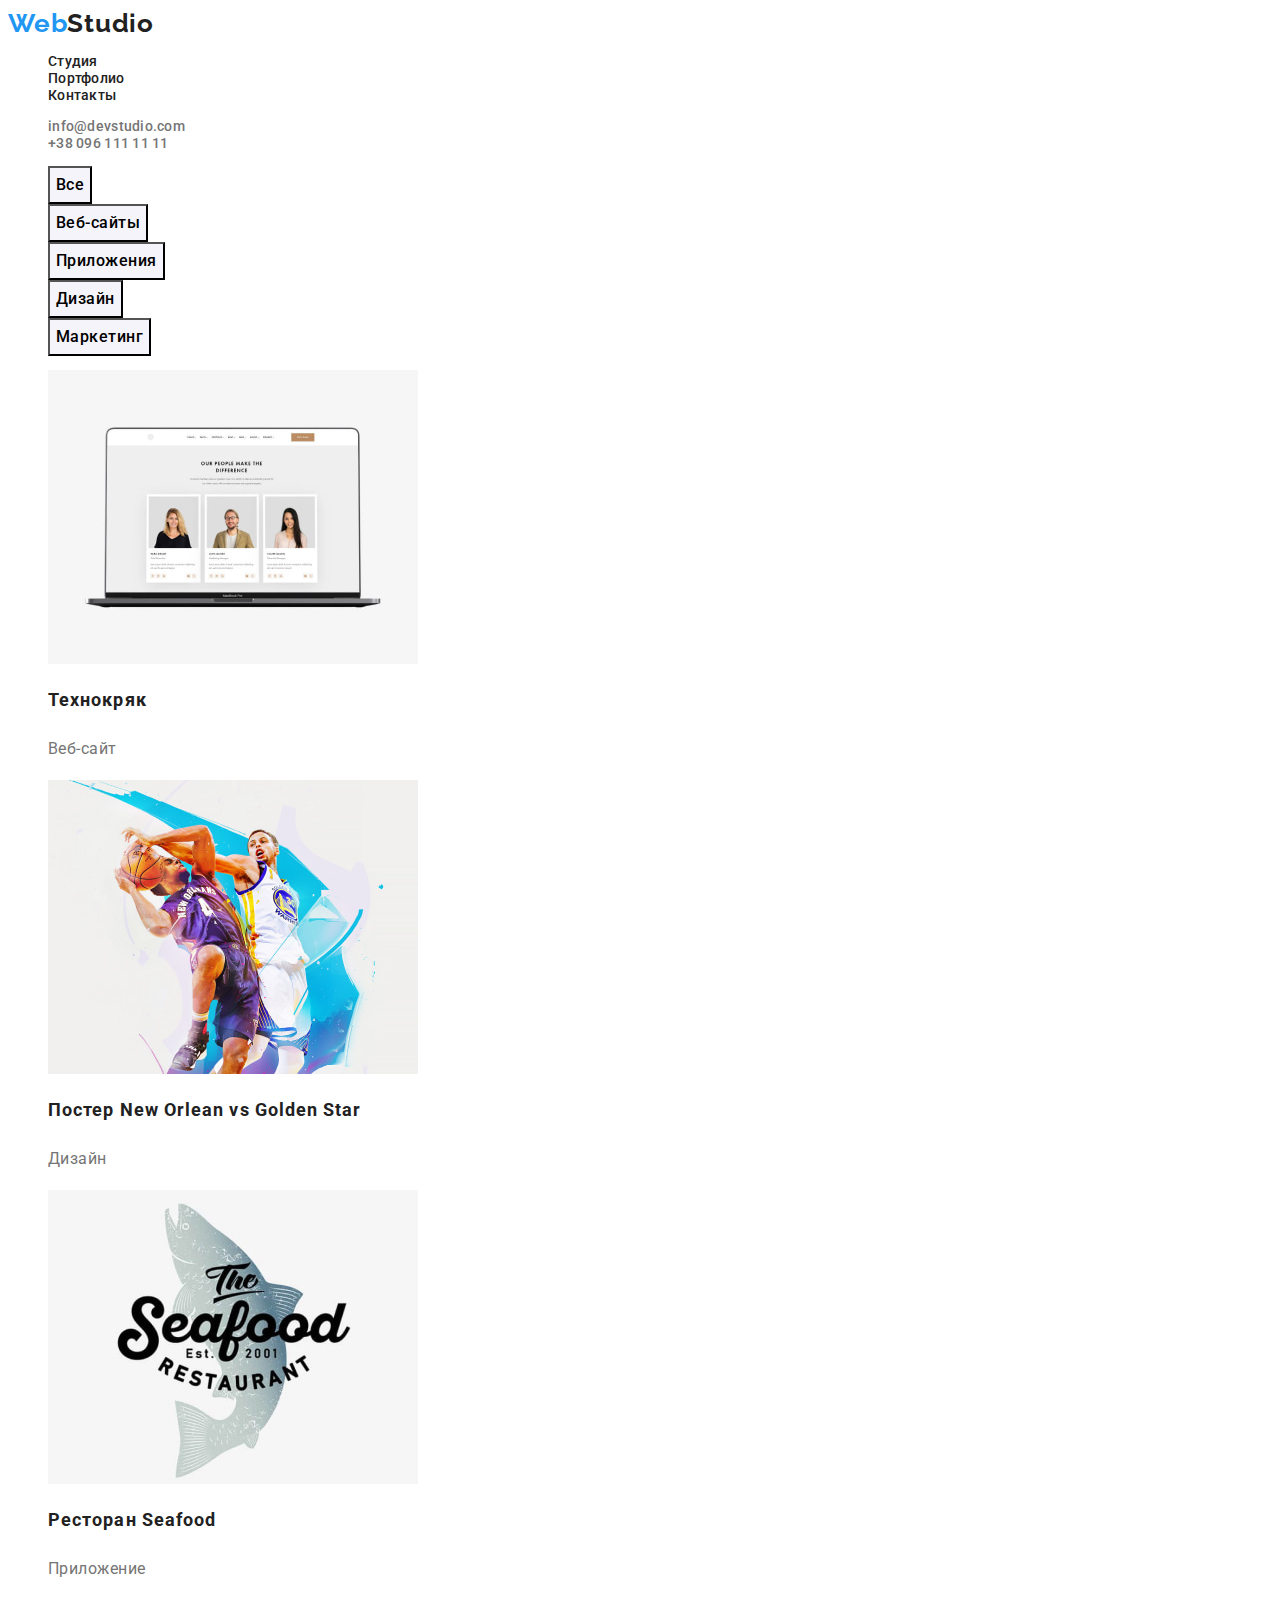
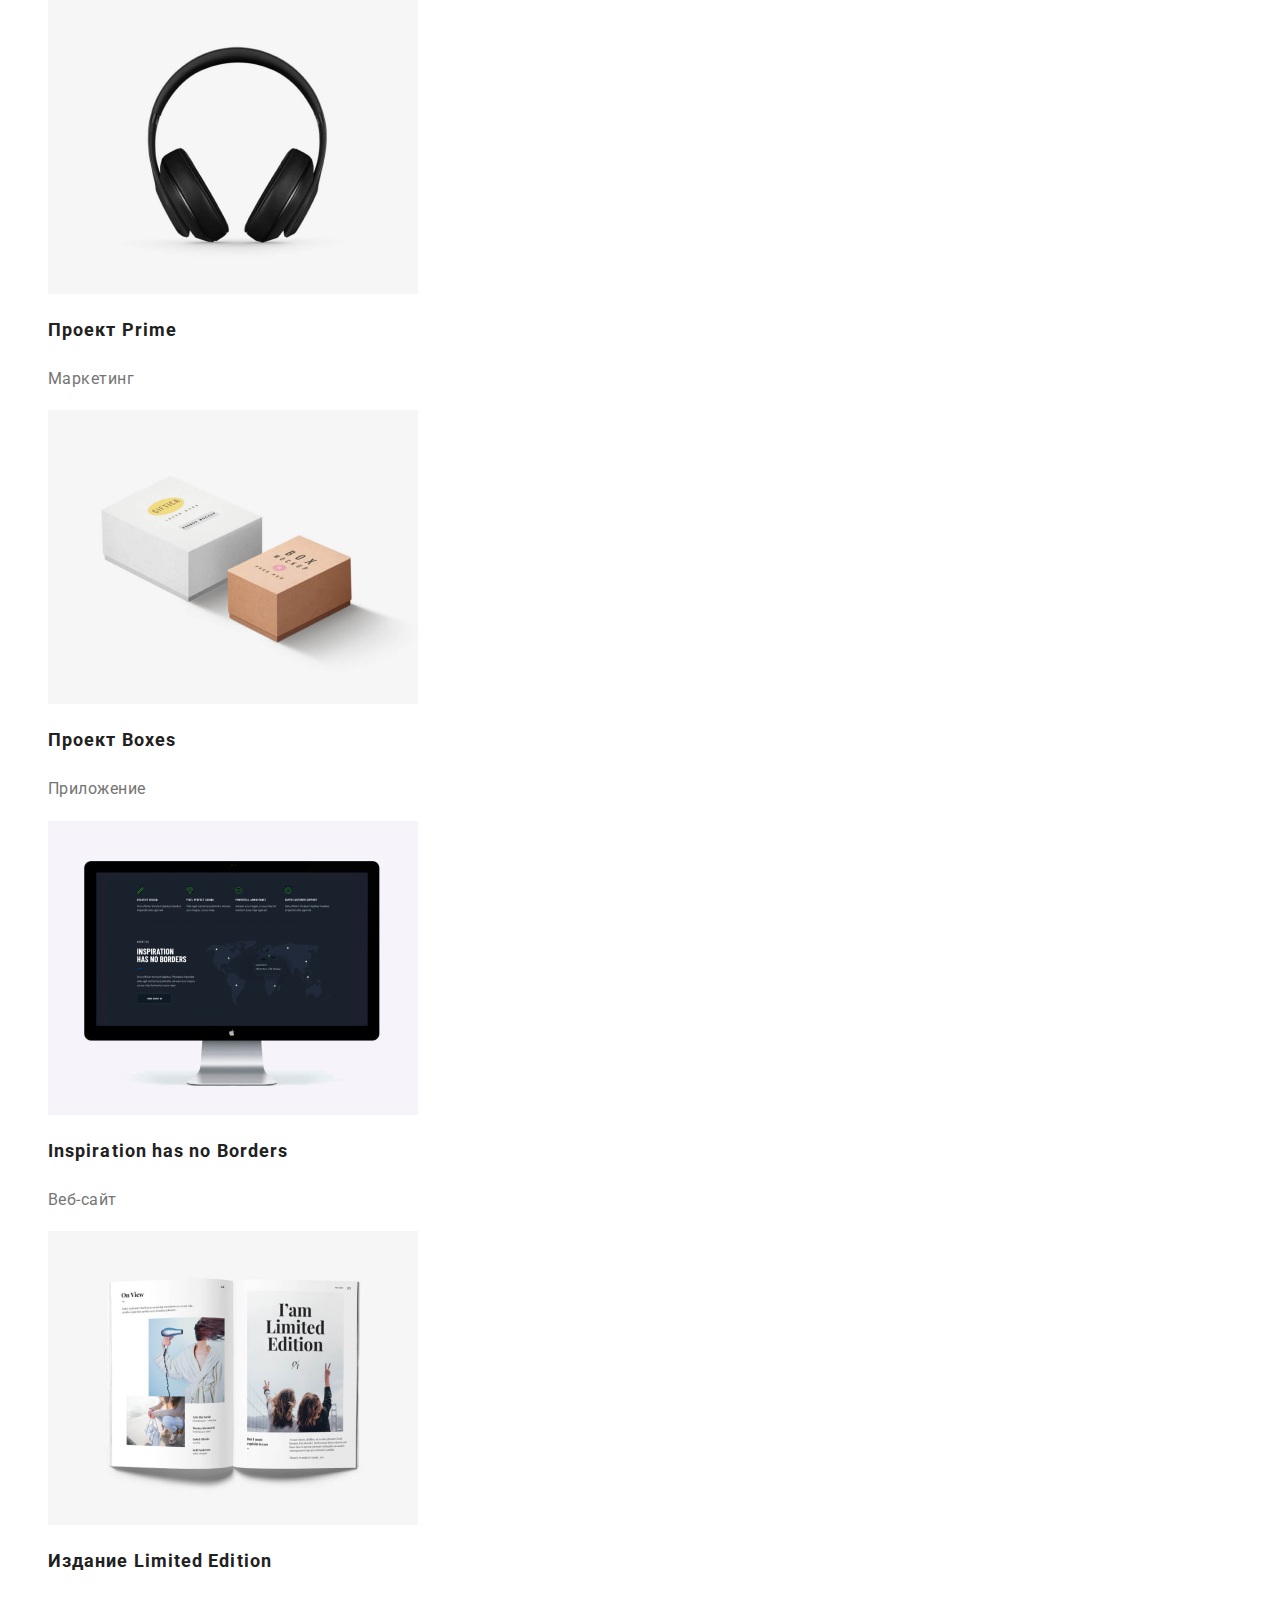
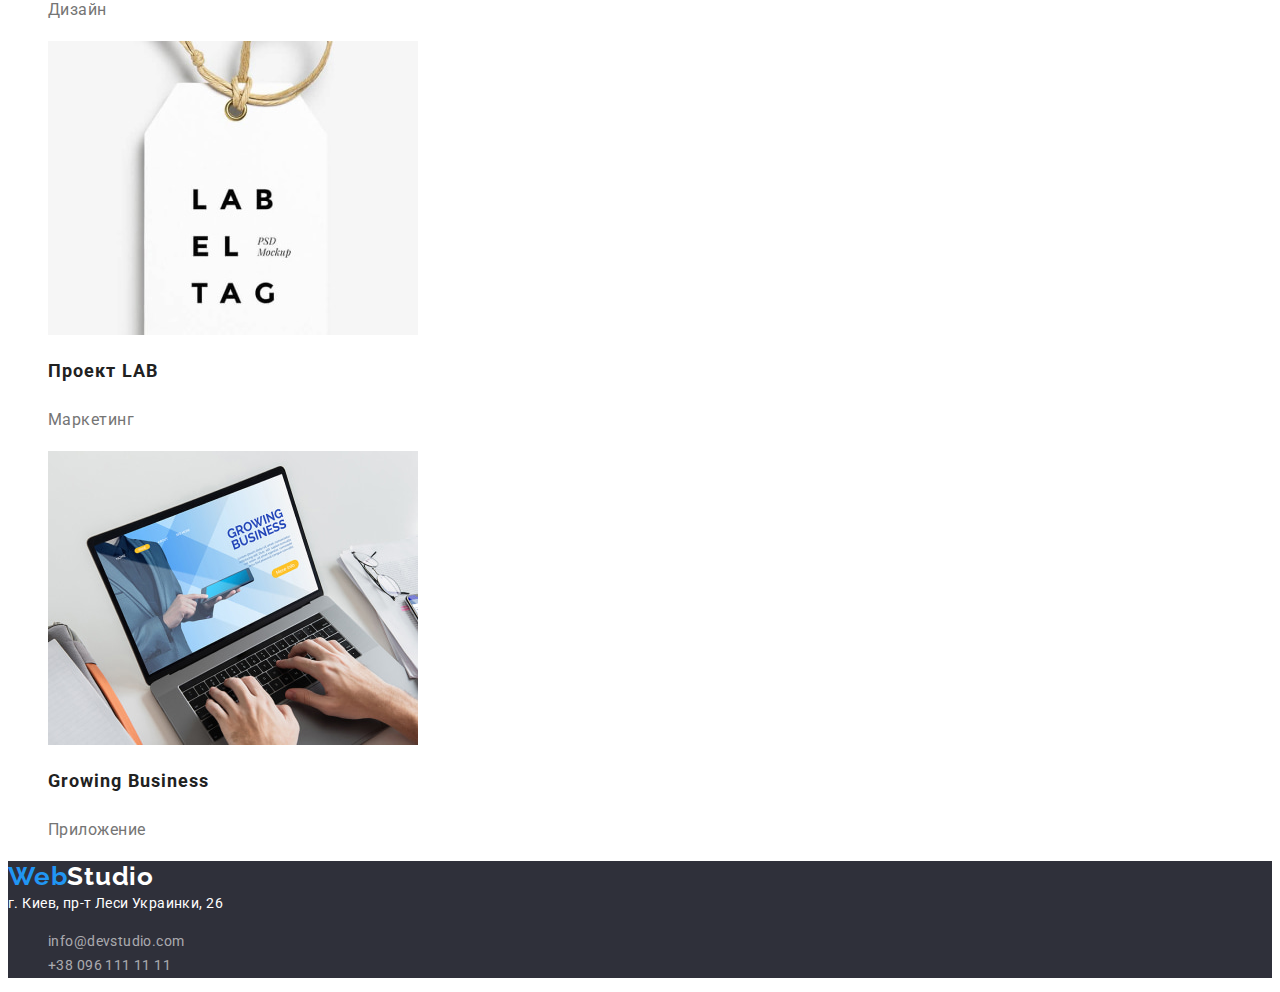
==== portfolio.html @ 4c06cc34 "Добавляет файлы из ДЗ №2" ====
<!DOCTYPE html>
<html lang="ru">
<head>
    <meta charset="UTF-8">
    <meta http-equiv="X-UA-Compatible" content="IE=edge">
    <meta name="viewport" content="width=device-width, initial-scale=1.0">
    <title>Портфолио</title>
    <link rel="stylesheet" href="./css/styles.css">
    <link rel="preconnect" href="https://fonts.googleapis.com">
    <link rel="preconnect" href="https://fonts.gstatic.com" crossorigin>
    <link href="https://fonts.googleapis.com/css2?family=Raleway:wght@700&family=Roboto:wght@400;500;700;900&display=swap"
        rel="stylesheet">
    <link href="https://fonts.googleapis.com/css2?family=Raleway:wght@700&display=swap" rel="stylesheet">
</head>
<body class="page">
    <header>
        <nav class="nav">
            <a href="./index.html" lang="en" class="logo link"><span class="link">Web</span>Studio</a>
            <ul class="nav-list">
                <li class="nav-item item">
                    <a href="./index.html" class="nav-link link">Студия</a>
                </li>
                <li class="nav-item item">
                    <a href="./portfolio.html" class="nav-link link">Портфолио</a>
                </li>
                <li class="nav-item item">
                    <a href="#contact" class="nav-link link">Контакты</a>
                </li>
            </ul>
        </nav>
        <ul class="header-contacts-list">
            <li class="header-contacts-item item">
                <a href="meilto:info@devstudio.com" class="header-contacts-link link">info@devstudio.com</a>
            </li>
            <li class="header-ontacts-item item">
                <a href="tel:+380961111111" class="header-contacts-link link">+38 096 111 11 11</a>
            </li>
        </ul>
    </header>
    <main>
        <section class="filter">
        <h1 class="filter-title">Наши работы</h1> 
        <ul class="filter-list list">
            <li class="filter-item item"> <button type="button" class="filter-btn">Все</button></li>
            <li class="filter-item item"> <button type="button" class="filter-btn">Веб-сайты</button></li>
            <li class="filter-item item"> <button type="button" class="filter-btn">Приложения</button></li>
            <li class="filter-item item"> <button type="button" class="filter-btn">Дизайн</button></li>
            <li class="filter-item item"> <button type="button" class="filter-btn">Маркетинг</button></li>
        </ul>
        </section>
        <section class="services">
        <ul class="services-list list">
            <li class="services-item item">
                <a href="" class="services-link link">
                    <img src="./images/portfolio/portfolio1.jpg" alt="Технокряк" width="370" height="294" class="services-img">
                    <h2 class="services-subtitle">Технокряк</h2>
                    <p class="services-text">Веб-сайт</p>
                </a>
                
            </li>
            <li class="services-item item">
                <a href="" class="services-link link">
                    <img src="./images/portfolio/portfolio2.jpg" alt="Постер New Orlean vs Golden Star" width="370" height="294" class="services-img">
                    <h2 class="services-subtitle">Постер New Orlean vs Golden Star</h2>
                    <p class="services-text">Дизайн</p>
                </a>
                
            </li>
            <li class="services-item item">
                <a href="" class="services-link link">
                    <img src="./images/portfolio/portfolio3.jpg" alt="Ресторан Seafood" width="370" height="294" class="services-img">
                    <h2 class="services-subtitle">Ресторан Seafood</h2>
                    <p class="services-text">Приложение</p>
                </a>
                
            </li>
            <li class="services-item item">
                <a href="" class="services-link link">
                    <img src="./images/portfolio/portfolio4.jpg" alt="Проект Prime" width="370" height="294" class="services-img">
                    <h2 class="services-subtitle">Проект Prime</h2>
                    <p class="services-text">Маркетинг</p>
                </a>
                
            </li>
            <li class="services-item item">
                <a href="" class="services-link link">
                    <img src="./images/portfolio/portfolio5.jpg" alt="Проект Boxes" width="370" height="294" class="services-img">
                    <h2 class="services-subtitle">Проект Boxes</h2>
                    <p class="services-text">Приложение</p>
                </a>
                
            </li>
            <li class="services-item item">
                <a href="" class="services-link link">
                    <img src="./images/portfolio/portfolio6.jpg" alt="Inspiration has no Borders" width="370" height="294" class="services-img">
                    <h2 class="services-subtitle">Inspiration has no Borders</h2>
                    <p class="services-text">Веб-сайт</p>
                </a>
                
            </li>
            <li class="services-item item">
                <a href="" class="services-link link">
                    <img src="./images/portfolio/portfolio7.jpg" alt="Издание Limited Edition" width="370" height="294" class="services-img">
                    <h2 class="services-subtitle">Издание Limited Edition</h2>
                    <p class="services-text">Дизайн</p>
                </a>
                
            </li>
            <li class="services-item item">
                <a href="" class="services-link link">
                    <img src="./images/portfolio/portfolio8.jpg" alt="Проект LAB" width="370" height="294" class="services-img">
                    <h2 class="services-subtitle">Проект LAB</h2>
                    <p class="services-text">Маркетинг</p>
                </a>
                
            </li>
            <li class="services-item item">
                <a href="" class="services-link link">
                    <img src="./images/portfolio/portfolio9.jpg" alt="Growing Business" width="370" height="294" class="services-img">
                    <h2 class="services-subtitle">Growing Business</h2>
                    <p class="services-text">Приложение</p>
                </a>
                
            </li>
        </ul>
        </section>
    </main>
   <footer id="contact" class="footer-contacts">
        <a href="./index.html" lang="en" class="logo link"><span class="link">Web</span>Studio</a>
        <address class="address">
            г. Киев, пр-т Леси Украинки, 26
        </address>
        <ul class="footer-contacts-list">
            <li class="footer-contacts-item item">
                <a href="meilto:info@devstudio.com" class="footer-contacts-link link">info@devstudio.com</a>
            </li>
            <li class="footer-contacts-item item">
                <a href="tel:+380961111111" class="footer-contacts-link link">+38 096 111 11 11</a>
            </li>
        </ul>
    </footer>
</body>
</html>
---- css/styles.css ----
/* основной цвет текста #212121 */
/* вторичный цвет текста #757575 */
/* цвет фона #FFFFFF */
/* вторичный цвет #2F303A */
:root {
  --main-font-family: 'Roboto', sans-serif;
  --primary-text-color: #212121;
  --secondary-text-color: #757575;
  --accent-color: #2196f3;
}
/* Общее */
.page {
  background-color: #ffffff;
  color: var(--primary-text-color);
  font-family: var(--main-font-family);
  font-size: 14px;
}
.link {
  text-decoration: none;
}
.item {
  list-style-type: none;
}
/* Лого */
.logo {
  font-family: 'Raleway', sans-serif;
  font-weight: 700;
  font-size: 26px;
  color: var(--primary-text-color);
  line-height: 1.19;
  letter-spacing: 0.03em;
}
.logo > .link {
  color: var(--accent-color);
}
.nav .logo:hover,
.nav .logo:focus {
  color: var(--accent-color);
}
/* Навигация */

.nav-link {
  color: var(--primary-text-color);
  font-weight: 500;
  line-height: 1.14;
  letter-spacing: 0.02em;
}
.nav-link:hover,
.nav-link:focus {
  color: var(--accent-color);
}
/* Контакты */
.header-contacts-link {
  color: var(--secondary-text-color);
  font-weight: 500;
  line-height: 1.14;
  letter-spacing: 0.02em;
}
.header-contacts-link:hover,
.header-contacts-link:focus {
  color: var(--accent-color);
}
/* Герой */
.hero {
  background-color: #2f303a;
}
.hero-title {
  color: #ffffff;
  font-weight: 900;
  font-size: 44px;
  text-transform: uppercase;
  text-align: center;
  line-height: 1.36;
  letter-spacing: 0.06em;
}
.hero-btn {
  font-family: var(--main-font-family);
  background-color: var(--accent-color);
  color: #ffffff;
  font-weight: 700;
  font-size: 16px;
  line-height: 1.88;
  text-align: center;
  letter-spacing: 0.06em;
  width: 200px;
  height: 50px;
}
.hero-btn:hover,
.hero-btn:focus {
  cursor: pointer;
}

/* Паттерн для скрытия заголовка */
.features-title,
.filter-title {
  position: absolute;
  white-space: nowrap;
  width: 1px;
  height: 1px;
  overflow: hidden;
  border: 0;
  padding: 0;
  clip: rect(0 0 0 0);
  clip-path: inset(50%);
  margin: -1px;
}
/* Секция Особенности  */
.features-subtitle {
  font-size: inherit;
  text-transform: uppercase;
  line-height: 1.14;
  letter-spacing: 0.03em;
}
.features-text {
  color: var(--secondary-text-color);
  line-height: 1.7;
  letter-spacing: 0.03em;
}
/* Секция Наша работа и Наша команда*/
.team {
  background-color: #f5f4fa;
}
.work-title,
.team-title {
  font-size: 36px;
  line-height: 1.17;
  letter-spacing: 0.03em;
  text-align: center;
}
.team-subtitle {
  font-weight: 500;
  font-size: 16px;
  line-height: 1.19;
  text-align: center;
  letter-spacing: 0.03em;
}
.team-text {
  color: var(--secondary-text-color);
  font-size: 16px;
  line-height: 1.19;
  text-align: center;
  letter-spacing: 0.03em;
}
/* Футер */
.footer-contacts {
  background-color: #2f303a;
}
.footer-contacts > .logo {
  color: #ffffff;
}

.footer-contacts .logo:hover,
.footer-contacts .logo:focus {
  color: var(--accent-color);
}
.address {
  color: rgba(255, 255, 255, 1);
  font-style: normal;
  line-height: 1.71;
  letter-spacing: 0.03em;
  font-weight: 400;
}
.footer-contacts-link {
  color: rgba(255, 255, 255, 0.6);
  line-height: 1.71;
  letter-spacing: 0.03em;
}
.footer-contacts-link:hover,
.footer-contacts-link:focus {
  color: var(--accent-color);
}
/* Портфолио */
.filter-btn {
  font-family: var(--main-font-family);
  background-color: #f5f4fa;
  font-weight: 500;
  font-size: 16px;
  line-height: 1.63;
  letter-spacing: 0.03em;
  text-align: center;
  width: fit-content;
  height: 38px;
}
.filter-btn:hover,
.filter-btn:focus {
  background-color: var(--accent-color);
  color: #ffffff;
  cursor: pointer;
}
.services-subtitle {
  color: var(--primary-text-color);
  font-size: 18px;
  line-height: 2;
  letter-spacing: 0.06em;
}
.services-text {
  color: var(--secondary-text-color);
  font-size: 16px;
  line-height: 1.89;
  letter-spacing: 0.03em;
}
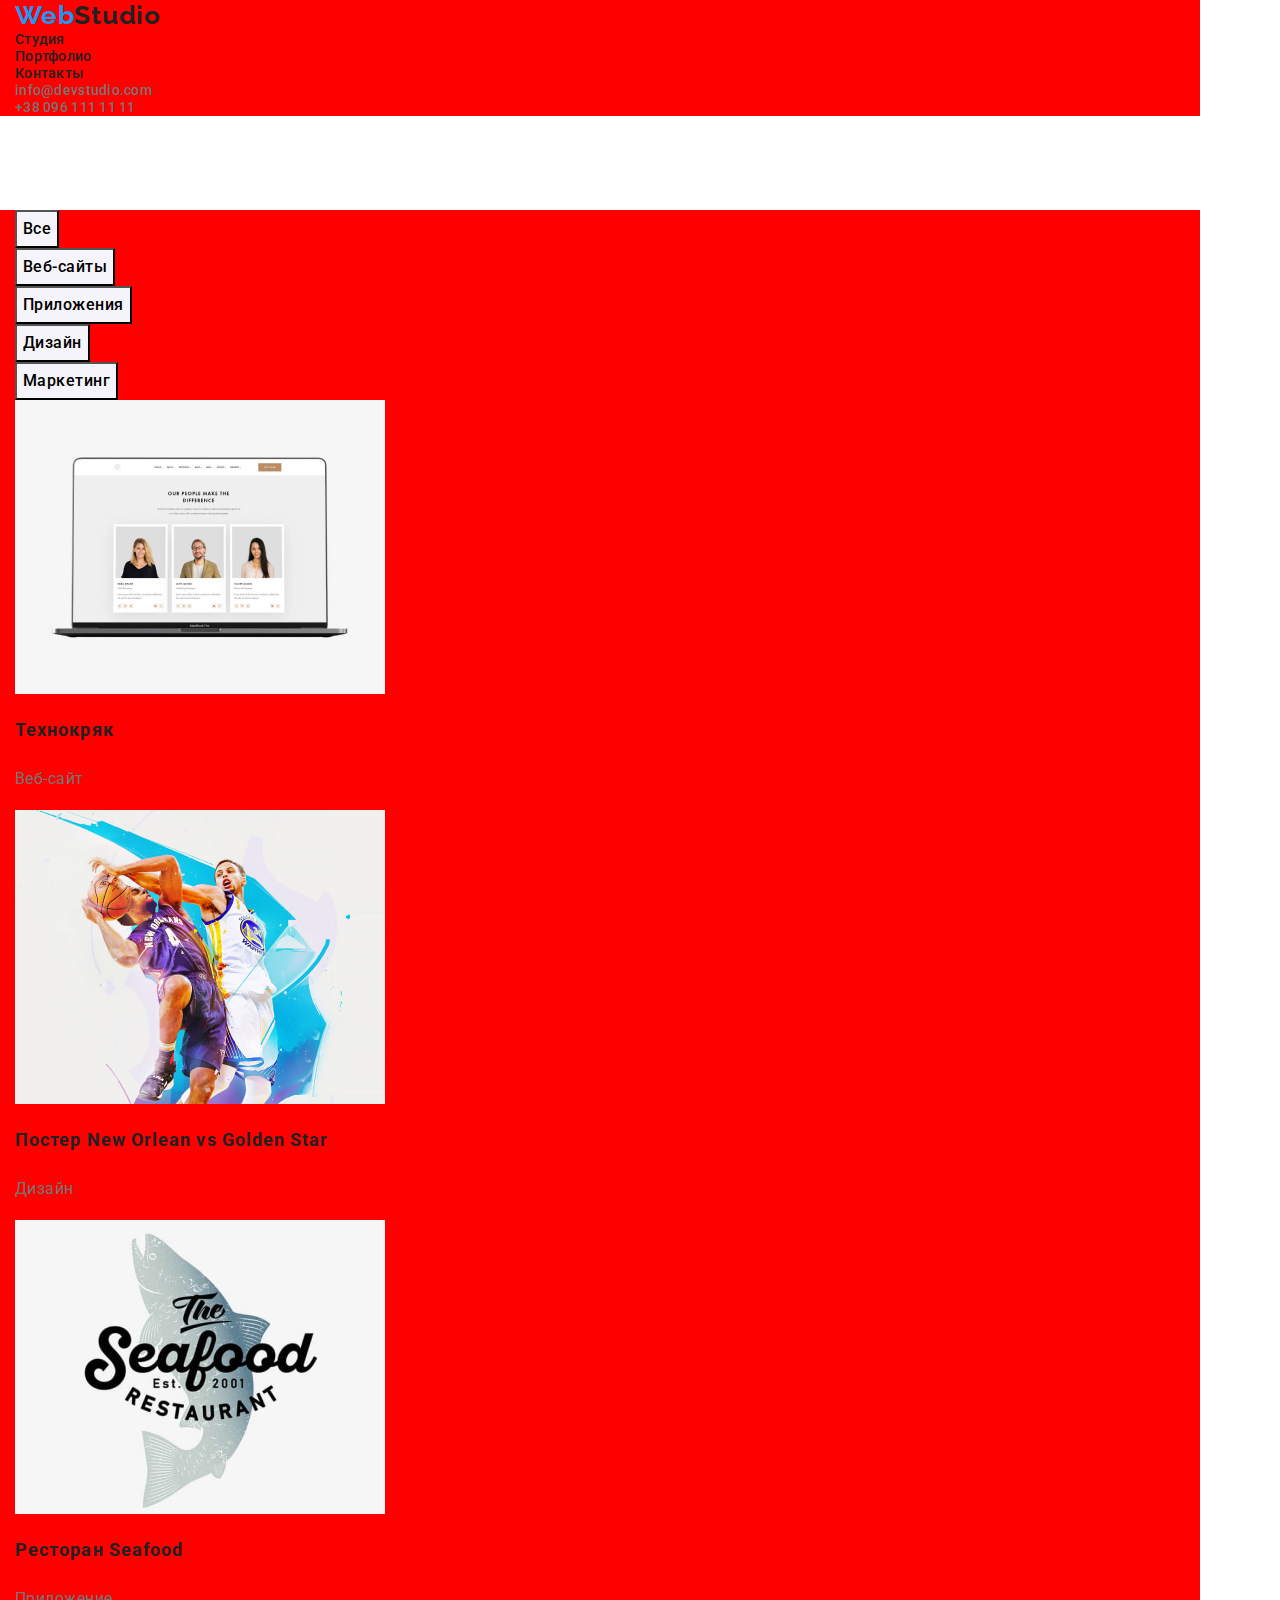
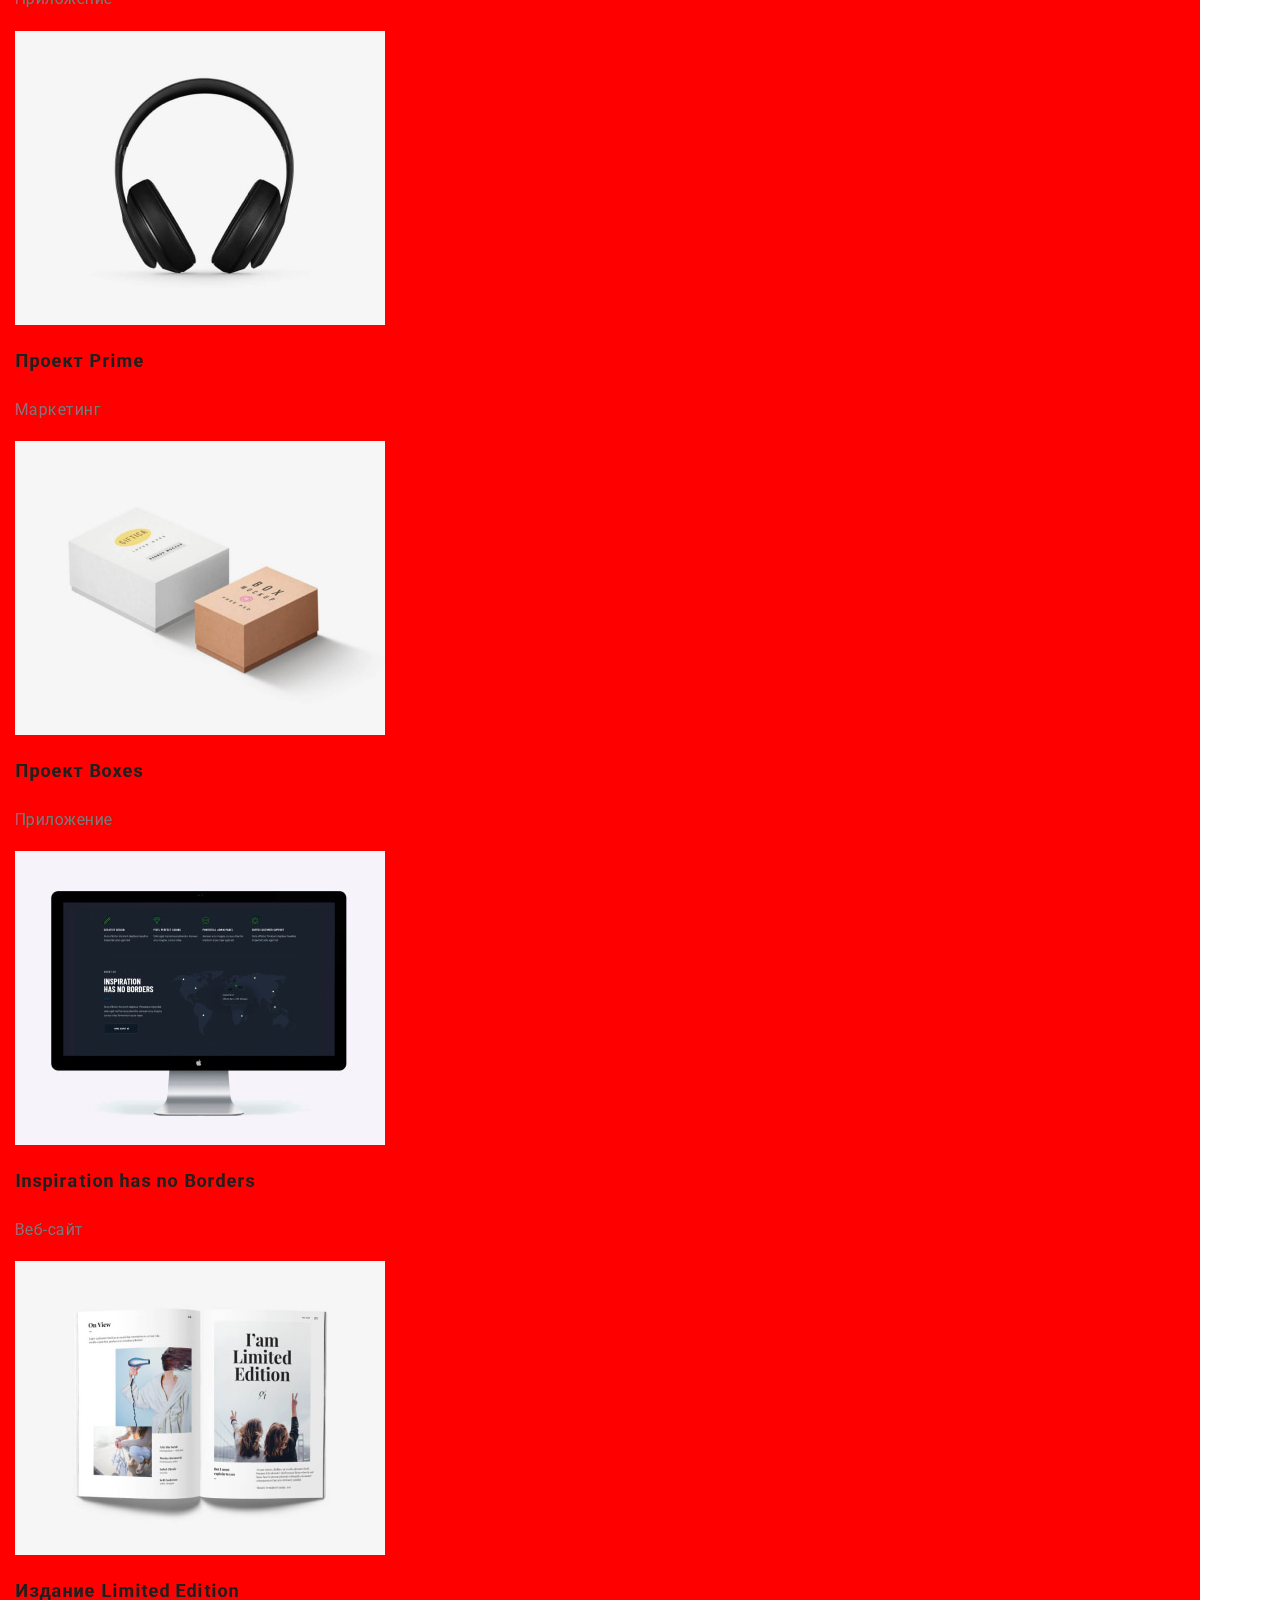
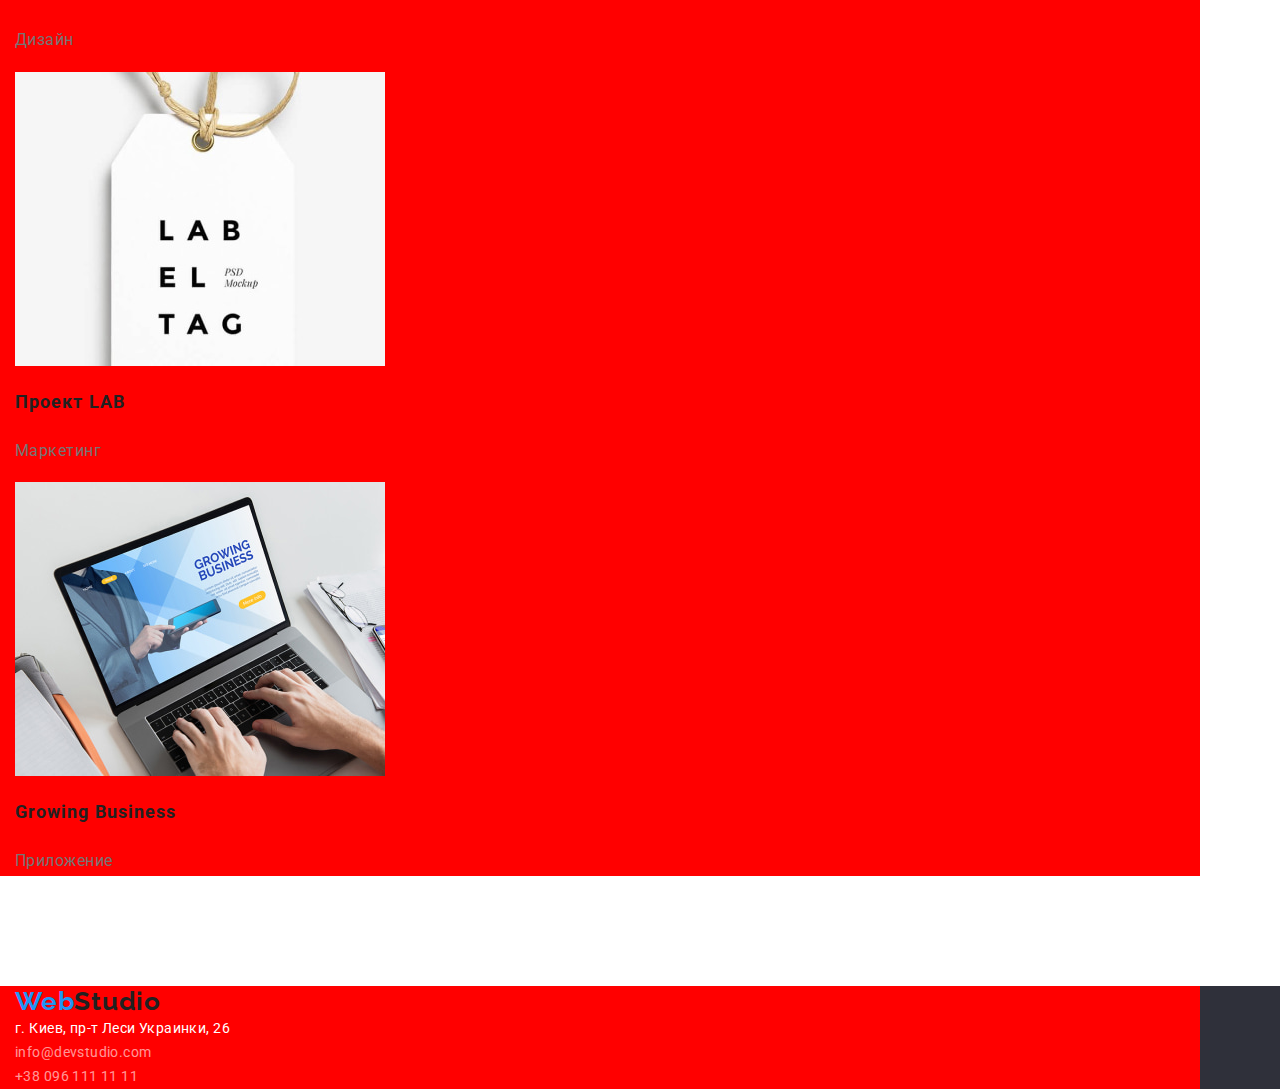
==== commit d984ee92: "Добавляет нормализатор стилей, класс .container" ====
--- a/portfolio.html
+++ b/portfolio.html
@@ -5,15 +5,16 @@
     <meta http-equiv="X-UA-Compatible" content="IE=edge">
     <meta name="viewport" content="width=device-width, initial-scale=1.0">
     <title>Портфолио</title>
-    <link rel="stylesheet" href="./css/styles.css">
     <link rel="preconnect" href="https://fonts.googleapis.com">
     <link rel="preconnect" href="https://fonts.gstatic.com" crossorigin>
-    <link href="https://fonts.googleapis.com/css2?family=Raleway:wght@700&family=Roboto:wght@400;500;700;900&display=swap"
-        rel="stylesheet">
+    <link href="https://fonts.googleapis.com/css2?family=Raleway:wght@700&family=Roboto:wght@400;500;700;900&display=swap"   rel="stylesheet">
     <link href="https://fonts.googleapis.com/css2?family=Raleway:wght@700&display=swap" rel="stylesheet">
+    <link rel="stylesheet" href="https://cdnjs.cloudflare.com/ajax/libs/modern-normalize/1.1.0/modern-normalize.min.css">
+    <link rel="stylesheet" href="./css/styles.css">
 </head>
 <body class="page">
     <header>
+      <div class="container">
         <nav class="nav">
             <a href="./index.html" lang="en" class="logo link"><span class="link">Web</span>Studio</a>
             <ul class="nav-list">
@@ -36,9 +37,12 @@
                 <a href="tel:+380961111111" class="header-contacts-link link">+38 096 111 11 11</a>
             </li>
         </ul>
+      </div>
     </header>
     <main>
-        <section class="filter">
+      
+     <section class="services section">
+      <div class="container">
         <h1 class="filter-title">Наши работы</h1> 
         <ul class="filter-list list">
             <li class="filter-item item"> <button type="button" class="filter-btn">Все</button></li>
@@ -47,8 +51,6 @@
             <li class="filter-item item"> <button type="button" class="filter-btn">Дизайн</button></li>
             <li class="filter-item item"> <button type="button" class="filter-btn">Маркетинг</button></li>
         </ul>
-        </section>
-        <section class="services">
         <ul class="services-list list">
             <li class="services-item item">
                 <a href="" class="services-link link">
@@ -123,9 +125,12 @@
                 
             </li>
         </ul>
-        </section>
+      </div>
+    </section>
     </main>
+
    <footer id="contact" class="footer-contacts">
+    <div class="container">
         <a href="./index.html" lang="en" class="logo link"><span class="link">Web</span>Studio</a>
         <address class="address">
             г. Киев, пр-т Леси Украинки, 26
@@ -138,6 +143,7 @@
                 <a href="tel:+380961111111" class="footer-contacts-link link">+38 096 111 11 11</a>
             </li>
         </ul>
+    </div>
     </footer>
 </body>
 </html>--- a/css/styles.css
+++ b/css/styles.css
@@ -15,6 +15,20 @@
   font-family: var(--main-font-family);
   font-size: 14px;
 }
+.container {
+  width: 1200px;
+  background-color: red;
+  padding: 0 15px;
+}
+.section {
+  padding-top: 94px;
+  padding-bottom: 94px;
+}
+
+ul {
+  margin: 0;
+  padding: 0;
+}
 .link {
   text-decoration: none;
 }
@@ -88,6 +102,7 @@
 .hero-btn:hover,
 .hero-btn:focus {
   cursor: pointer;
+  background-color: #188ce8;
 }
 
 /* Паттерн для скрытия заголовка */
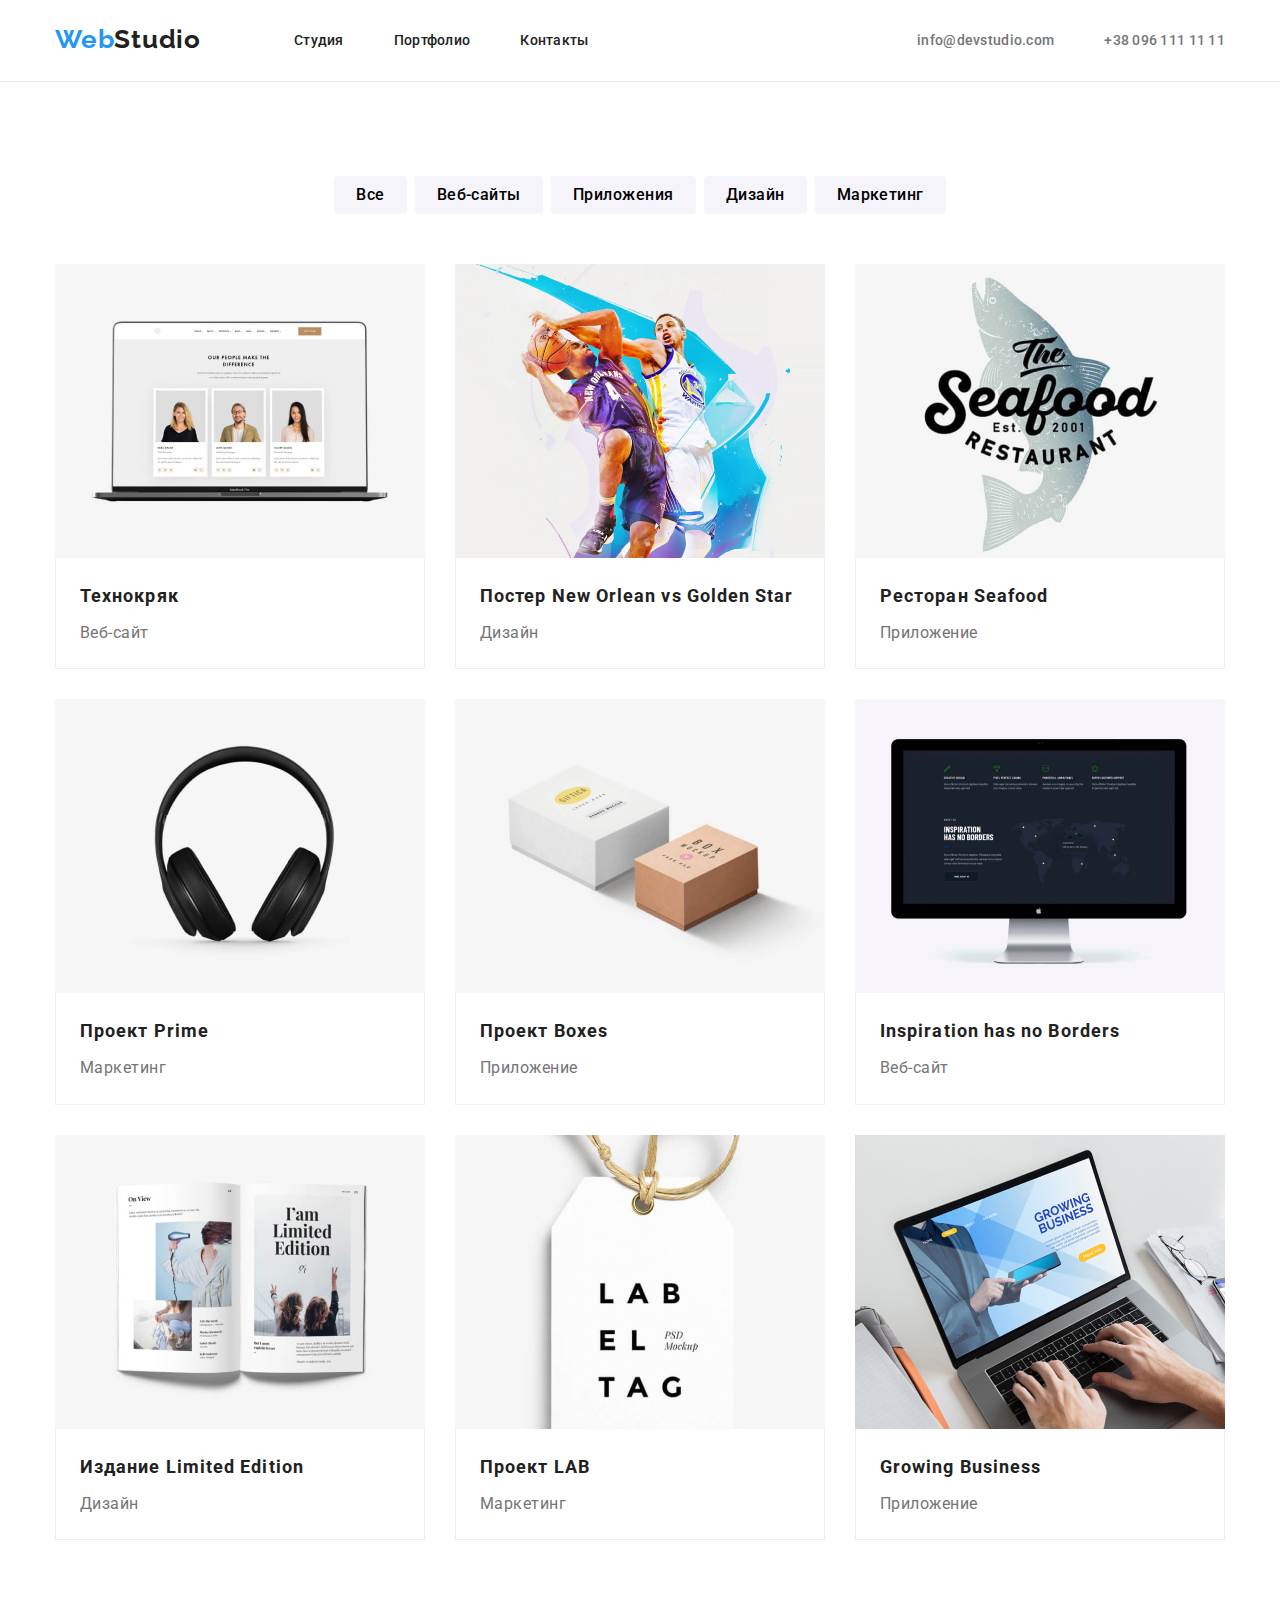
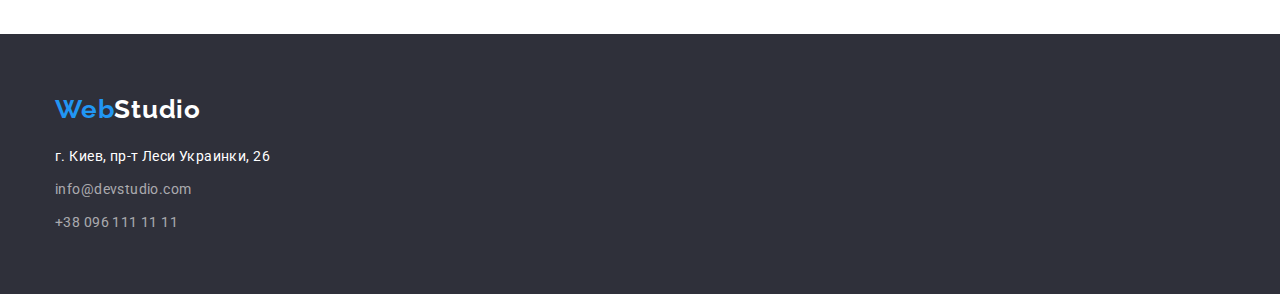
==== commit 91b08602: "Добавляет марджины, паддинги и флексбоксы" ====
--- a/portfolio.html
+++ b/portfolio.html
@@ -13,33 +13,33 @@
     <link rel="stylesheet" href="./css/styles.css">
 </head>
 <body class="page">
-    <header>
-      <div class="container">
-        <nav class="nav">
-            <a href="./index.html" lang="en" class="logo link"><span class="link">Web</span>Studio</a>
-            <ul class="nav-list">
-                <li class="nav-item item">
-                    <a href="./index.html" class="nav-link link">Студия</a>
+    <header class="header-contacts">
+        <div class="container">
+            <nav class="nav">
+                <a href="./index.html" lang="en" class="logo link"><span class="link">Web</span>Studio</a>
+                <ul class="nav-list">
+                    <li class="nav-item item">
+                        <a href="./index.html" class="nav-link link">Студия</a>
+                    </li>
+                    <li class="nav-item item">
+                        <a href="./portfolio.html" class="nav-link link">Портфолио</a>
+                    </li>
+                    <li class="nav-item item">
+                        <a href="#contact" class="nav-link link">Контакты</a>
+                    </li>
+                </ul>
+            </nav>
+            <ul class="header-contacts-list">
+                <li class="header-contacts-item item">
+                    <a href="meilto:info@devstudio.com" class="header-contacts-link link">info@devstudio.com</a>
                 </li>
-                <li class="nav-item item">
-                    <a href="./portfolio.html" class="nav-link link">Портфолио</a>
-                </li>
-                <li class="nav-item item">
-                    <a href="#contact" class="nav-link link">Контакты</a>
+                <li class="header-contacts-item item">
+                    <a href="tel:+380961111111" class="header-contacts-link link">+38 096 111 11 11</a>
                 </li>
             </ul>
-        </nav>
-        <ul class="header-contacts-list">
-            <li class="header-contacts-item item">
-                <a href="meilto:info@devstudio.com" class="header-contacts-link link">info@devstudio.com</a>
-            </li>
-            <li class="header-ontacts-item item">
-                <a href="tel:+380961111111" class="header-contacts-link link">+38 096 111 11 11</a>
-            </li>
-        </ul>
-      </div>
+        </div>
     </header>
-    <main>
+    <main class="basic">
       
      <section class="services section">
       <div class="container">
@@ -55,72 +55,73 @@
             <li class="services-item item">
                 <a href="" class="services-link link">
                     <img src="./images/portfolio/portfolio1.jpg" alt="Технокряк" width="370" height="294" class="services-img">
-                    <h2 class="services-subtitle">Технокряк</h2>
+                    <div class="services-box"><h2 class="services-subtitle">Технокряк</h2>
                     <p class="services-text">Веб-сайт</p>
+                    </div>
                 </a>
                 
             </li>
             <li class="services-item item">
                 <a href="" class="services-link link">
                     <img src="./images/portfolio/portfolio2.jpg" alt="Постер New Orlean vs Golden Star" width="370" height="294" class="services-img">
-                    <h2 class="services-subtitle">Постер New Orlean vs Golden Star</h2>
-                    <p class="services-text">Дизайн</p>
+                    <div class="services-box"><h2 class="services-subtitle">Постер New Orlean vs Golden Star</h2>
+                    <p class="services-text">Дизайн</p></div>
                 </a>
                 
             </li>
             <li class="services-item item">
                 <a href="" class="services-link link">
                     <img src="./images/portfolio/portfolio3.jpg" alt="Ресторан Seafood" width="370" height="294" class="services-img">
-                    <h2 class="services-subtitle">Ресторан Seafood</h2>
-                    <p class="services-text">Приложение</p>
+                    <div class="services-box"><h2 class="services-subtitle">Ресторан Seafood</h2>
+                    <p class="services-text">Приложение</p></div>
                 </a>
                 
             </li>
             <li class="services-item item">
                 <a href="" class="services-link link">
                     <img src="./images/portfolio/portfolio4.jpg" alt="Проект Prime" width="370" height="294" class="services-img">
-                    <h2 class="services-subtitle">Проект Prime</h2>
-                    <p class="services-text">Маркетинг</p>
+                    <div class="services-box"><h2 class="services-subtitle">Проект Prime</h2>
+                    <p class="services-text">Маркетинг</p></div>
                 </a>
                 
             </li>
             <li class="services-item item">
                 <a href="" class="services-link link">
                     <img src="./images/portfolio/portfolio5.jpg" alt="Проект Boxes" width="370" height="294" class="services-img">
-                    <h2 class="services-subtitle">Проект Boxes</h2>
-                    <p class="services-text">Приложение</p>
+                    <div class="services-box"><h2 class="services-subtitle">Проект Boxes</h2>
+                    <p class="services-text">Приложение</p></div>
                 </a>
                 
             </li>
             <li class="services-item item">
                 <a href="" class="services-link link">
                     <img src="./images/portfolio/portfolio6.jpg" alt="Inspiration has no Borders" width="370" height="294" class="services-img">
-                    <h2 class="services-subtitle">Inspiration has no Borders</h2>
-                    <p class="services-text">Веб-сайт</p>
+                    <div class="services-box"><h2 class="services-subtitle">Inspiration has no Borders</h2>
+                    <p class="services-text">Веб-сайт</p></div>
                 </a>
                 
             </li>
             <li class="services-item item">
                 <a href="" class="services-link link">
                     <img src="./images/portfolio/portfolio7.jpg" alt="Издание Limited Edition" width="370" height="294" class="services-img">
-                    <h2 class="services-subtitle">Издание Limited Edition</h2>
-                    <p class="services-text">Дизайн</p>
+                    <div class="services-box"><h2 class="services-subtitle">Издание Limited Edition</h2>
+                    <p class="services-text">Дизайн</p></div>
                 </a>
                 
             </li>
             <li class="services-item item">
                 <a href="" class="services-link link">
                     <img src="./images/portfolio/portfolio8.jpg" alt="Проект LAB" width="370" height="294" class="services-img">
-                    <h2 class="services-subtitle">Проект LAB</h2>
-                    <p class="services-text">Маркетинг</p>
+                    <div class="services-box"><h2 class="services-subtitle">Проект LAB</h2>
+                    <p class="services-text">Маркетинг</p></div>
                 </a>
                 
             </li>
             <li class="services-item item">
                 <a href="" class="services-link link">
                     <img src="./images/portfolio/portfolio9.jpg" alt="Growing Business" width="370" height="294" class="services-img">
-                    <h2 class="services-subtitle">Growing Business</h2>
-                    <p class="services-text">Приложение</p>
+                    <div class="services-box"><h2 class="services-subtitle">Growing Business</h2>
+                    <p class="services-text">Приложение</p></div>
                 </a>
                 
             </li>
@@ -144,6 +145,6 @@
             </li>
         </ul>
     </div>
-    </footer>
+   </footer>
 </body>
 </html>--- a/css/styles.css
+++ b/css/styles.css
@@ -7,24 +7,42 @@
   --primary-text-color: #212121;
   --secondary-text-color: #757575;
   --accent-color: #2196f3;
+  --nav-gap: 32px;
 }
 /* Общее */
+/* * {
+  outline: 1px solid tomato; }*/
 .page {
+  display: flex;
+  flex-direction: column;
+
   background-color: #ffffff;
   color: var(--primary-text-color);
   font-family: var(--main-font-family);
   font-size: 14px;
 }
+.basic {
+  flex-grow: 1;
+}
 .container {
   width: 1200px;
-  background-color: red;
   padding: 0 15px;
+  margin: 0 auto;
+}
+.header-contacts {
+  border-bottom: 1px solid #ececec;
 }
 .section {
   padding-top: 94px;
   padding-bottom: 94px;
 }
-
+h1,
+h2,
+h3,
+p {
+  margin-top: 0;
+  margin-bottom: 0;
+}
 ul {
   margin: 0;
   padding: 0;
@@ -36,7 +54,14 @@
   list-style-type: none;
 }
 /* Лого */
+.header-contacts .container {
+  display: flex;
+  align-items: center;
+}
 .logo {
+  display: block;
+  padding-top: 24px;
+
   font-family: 'Raleway', sans-serif;
   font-weight: 700;
   font-size: 26px;
@@ -47,12 +72,20 @@
 .logo > .link {
   color: var(--accent-color);
 }
+
 .nav .logo:hover,
 .nav .logo:focus {
   color: var(--accent-color);
 }
 /* Навигация */
-
+.nav {
+  display: flex;
+}
+.nav-list {
+  display: flex;
+  padding-top: var(--nav-gap);
+  padding-bottom: var(--nav-gap);
+}
 .nav-link {
   color: var(--primary-text-color);
   font-weight: 500;
@@ -62,6 +95,16 @@
 .nav-link:hover,
 .nav-link:focus {
   color: var(--accent-color);
+}
+.nav-item:not(:first-child) {
+  padding-left: 50px;
+}
+.nav-item:first-child {
+  padding-left: 93px;
+}
+.header-contacts-list {
+  display: flex;
+  margin-left: auto;
 }
 /* Контакты */
 .header-contacts-link {
@@ -74,11 +117,25 @@
 .header-contacts-link:focus {
   color: var(--accent-color);
 }
+.header-contacts-item:not(:first-child) {
+  padding-left: 50px;
+}
 /* Герой */
 .hero {
   background-color: #2f303a;
 }
+.hero > .container {
+  padding-top: 200px;
+  padding-bottom: 200px;
+  text-align: center;
+}
+
 .hero-title {
+  width: 696px;
+  margin-left: auto;
+  margin-right: auto;
+  margin-bottom: 30px;
+
   color: #ffffff;
   font-weight: 900;
   font-size: 44px;
@@ -88,16 +145,23 @@
   letter-spacing: 0.06em;
 }
 .hero-btn {
+  display: block;
+  width: 200px;
+  margin-left: auto;
+  margin-right: auto;
+  padding: 10px 28px;
+  border: none;
+  border-radius: 4px;
+
   font-family: var(--main-font-family);
   background-color: var(--accent-color);
   color: #ffffff;
   font-weight: 700;
   font-size: 16px;
   line-height: 1.88;
-  text-align: center;
   letter-spacing: 0.06em;
-  width: 200px;
-  height: 50px;
+
+  /* height: 50px; */
 }
 .hero-btn:hover,
 .hero-btn:focus {
@@ -120,7 +184,13 @@
   margin: -1px;
 }
 /* Секция Особенности  */
+
+.features-list {
+  display: flex;
+}
 .features-subtitle {
+  margin-bottom: 10px;
+
   font-size: inherit;
   text-transform: uppercase;
   line-height: 1.14;
@@ -131,18 +201,46 @@
   line-height: 1.7;
   letter-spacing: 0.03em;
 }
+.features-item:not(:first-child) {
+  padding-left: 30px;
+}
 /* Секция Наша работа и Наша команда*/
+.work.section {
+  padding-top: 0;
+}
+.work-title,
+.team-title {
+  margin-bottom: 50px;
+
+  font-size: 36px;
+  line-height: 1.17;
+  letter-spacing: 0.03em;
+  text-align: center;
+}
+.work-list,
+.team-list {
+  display: flex;
+  justify-content: space-between;
+}
+.work-img,
+.team-img,
+.services-img {
+  display: block;
+}
 .team {
   background-color: #f5f4fa;
 }
-.work-title,
-.team-title {
-  font-size: 36px;
-  line-height: 1.17;
-  letter-spacing: 0.03em;
-  text-align: center;
+
+.team-item {
+  background-color: #ffffff;
+  border-radius: 4px;
+}
+.team-img {
+  margin-bottom: 30px;
 }
 .team-subtitle {
+  margin-bottom: 10px;
+
   font-weight: 500;
   font-size: 16px;
   line-height: 1.19;
@@ -150,6 +248,8 @@
   letter-spacing: 0.03em;
 }
 .team-text {
+  margin-bottom: 30px;
+
   color: var(--secondary-text-color);
   font-size: 16px;
   line-height: 1.19;
@@ -160,7 +260,14 @@
 .footer-contacts {
   background-color: #2f303a;
 }
-.footer-contacts > .logo {
+.footer-contacts > .container {
+  padding-top: 60px;
+  padding-bottom: 60px;
+}
+.container > .logo {
+  padding-top: 0;
+  margin-bottom: 20px;
+
   color: #ffffff;
 }
 
@@ -169,6 +276,8 @@
   color: var(--accent-color);
 }
 .address {
+  margin-bottom: 9px;
+
   color: rgba(255, 255, 255, 1);
   font-style: normal;
   line-height: 1.71;
@@ -176,16 +285,36 @@
   font-weight: 400;
 }
 .footer-contacts-link {
+  display: block;
+
   color: rgba(255, 255, 255, 0.6);
   line-height: 1.71;
   letter-spacing: 0.03em;
 }
+.footer-contacts-item:first-child {
+  margin-bottom: 9px;
+}
 .footer-contacts-link:hover,
 .footer-contacts-link:focus {
   color: var(--accent-color);
 }
 /* Портфолио */
+.filter-list {
+  display: flex;
+  justify-content: center;
+  margin-left: auto;
+  margin-right: auto;
+  margin-bottom: 50px;
+}
+.filter-item:not(:first-child) {
+  margin-left: 8px;
+}
 .filter-btn {
+  display: block;
+  border: none;
+  border-radius: 4px;
+  padding: 6px 22px;
+
   font-family: var(--main-font-family);
   background-color: #f5f4fa;
   font-weight: 500;
@@ -193,8 +322,6 @@
   line-height: 1.63;
   letter-spacing: 0.03em;
   text-align: center;
-  width: fit-content;
-  height: 38px;
 }
 .filter-btn:hover,
 .filter-btn:focus {
@@ -202,7 +329,27 @@
   color: #ffffff;
   cursor: pointer;
 }
+.services-list {
+  display: flex;
+  flex-wrap: wrap;
+  margin-left: -30px;
+  margin-top: -30px;
+}
+.services-list > .item {
+  flex-basis: calc(100% / 3 - 30px);
+  margin-left: 30px;
+  margin-top: 30px;
+  overflow: hidden;
+}
+
+.services-box {
+  padding: 20px 24px;
+  border: 1px solid #eeeeee;
+  border-top: none;
+}
 .services-subtitle {
+  margin-bottom: 4px;
+
   color: var(--primary-text-color);
   font-size: 18px;
   line-height: 2;
